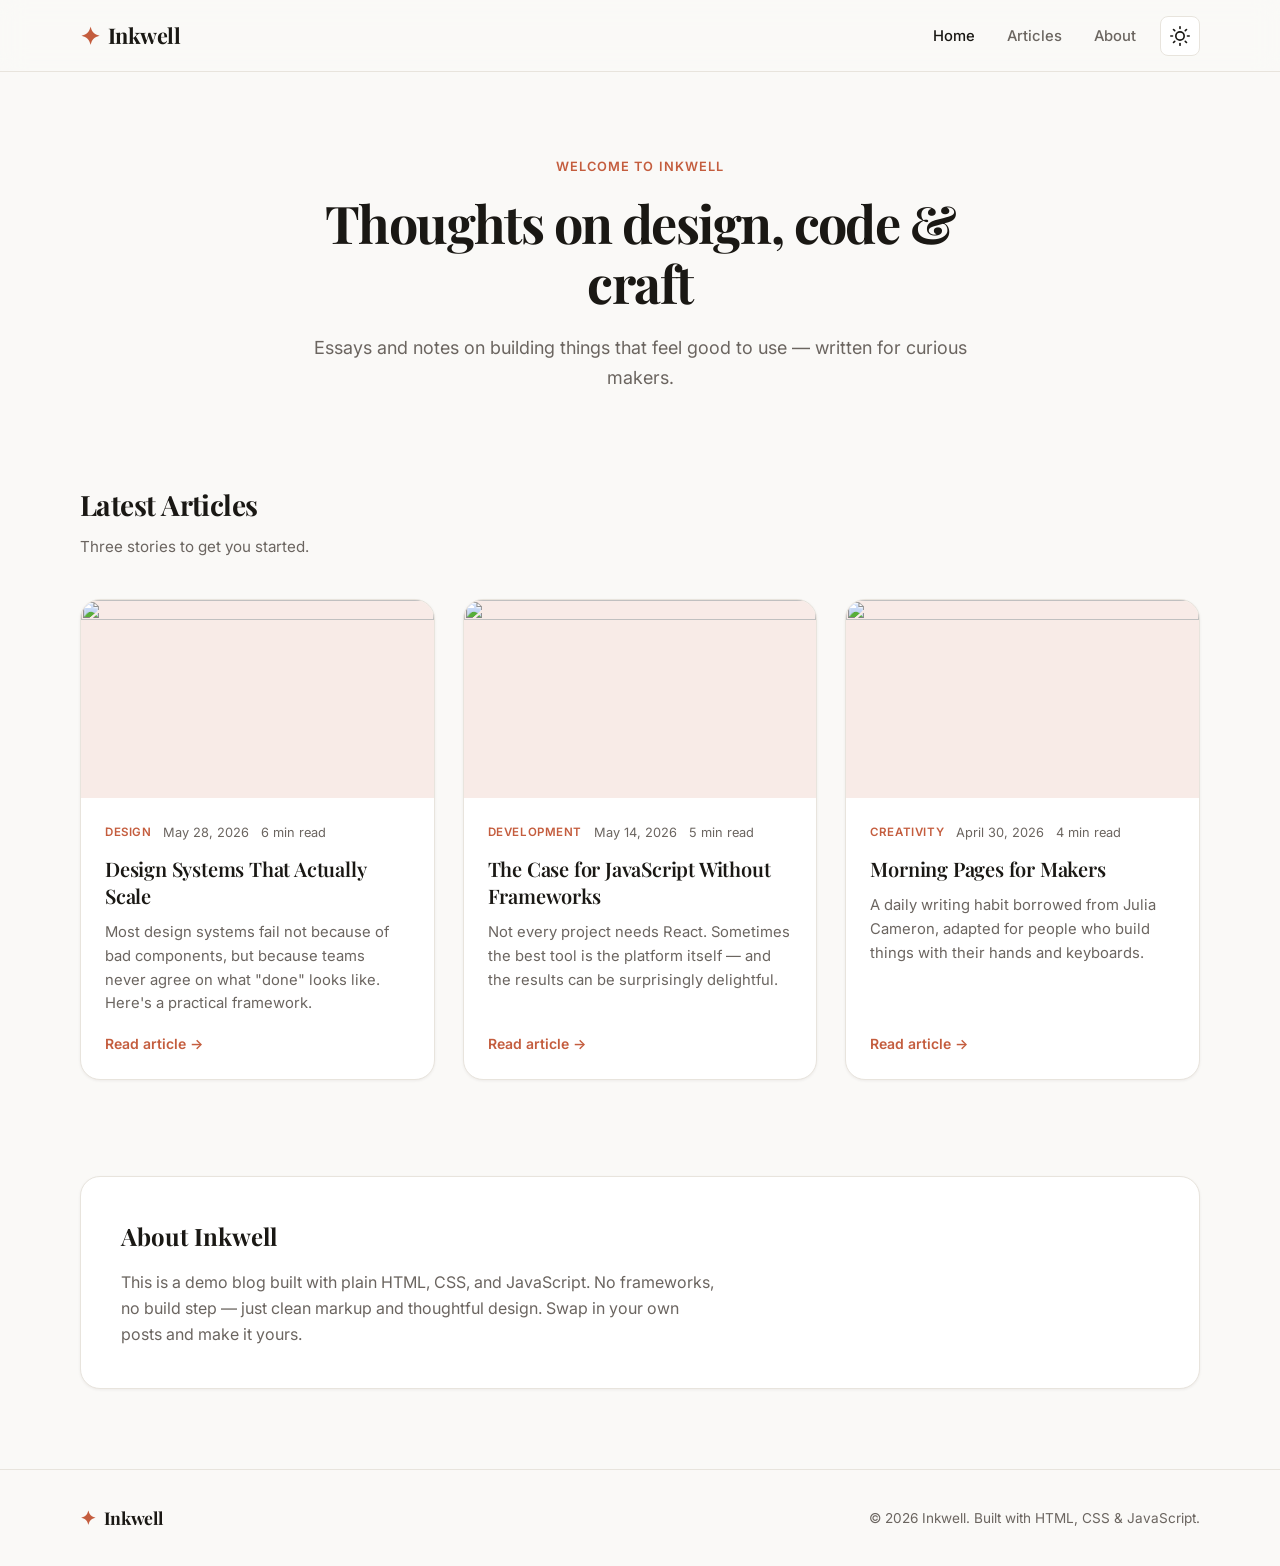
==== index.html @ 3f35201a "Add files via upload" ====
<!DOCTYPE html>
<html lang="en" data-theme="light">
<head>
  <meta charset="UTF-8">
  <meta name="viewport" content="width=device-width, initial-scale=1.0">
  <meta name="description" content="Inkwell — a modern blog about design, development, and ideas.">
  <title>Inkwell — Blog</title>
  <link rel="preconnect" href="https://fonts.googleapis.com">
  <link rel="preconnect" href="https://fonts.gstatic.com" crossorigin>
  <link href="https://fonts.googleapis.com/css2?family=Inter:wght@400;500;600;700&family=Playfair+Display:wght@600;700&display=swap" rel="stylesheet">
  <link rel="stylesheet" href="style.css">
</head>
<body>
  <header class="site-header">
    <nav class="nav container">
      <a href="index.html" class="logo">
        <span class="logo-icon" aria-hidden="true">✦</span>
        Inkwell
      </a>

      <button class="nav-toggle" aria-label="Toggle menu" aria-expanded="false">
        <span></span>
        <span></span>
        <span></span>
      </button>

      <ul class="nav-links">
        <li><a href="index.html" class="active">Home</a></li>
        <li><a href="#posts">Articles</a></li>
        <li><a href="#about">About</a></li>
      </ul>

      <button class="theme-toggle" aria-label="Toggle dark mode">
        <svg class="icon-sun" xmlns="http://www.w3.org/2000/svg" width="20" height="20" viewBox="0 0 24 24" fill="none" stroke="currentColor" stroke-width="2" stroke-linecap="round" stroke-linejoin="round"><circle cx="12" cy="12" r="5"/><line x1="12" y1="1" x2="12" y2="3"/><line x1="12" y1="21" x2="12" y2="23"/><line x1="4.22" y1="4.22" x2="5.64" y2="5.64"/><line x1="18.36" y1="18.36" x2="19.78" y2="19.78"/><line x1="1" y1="12" x2="3" y2="12"/><line x1="21" y1="12" x2="23" y2="12"/><line x1="4.22" y1="19.78" x2="5.64" y2="18.36"/><line x1="18.36" y1="5.64" x2="19.78" y2="4.22"/></svg>
        <svg class="icon-moon" xmlns="http://www.w3.org/2000/svg" width="20" height="20" viewBox="0 0 24 24" fill="none" stroke="currentColor" stroke-width="2" stroke-linecap="round" stroke-linejoin="round"><path d="M21 12.79A9 9 0 1 1 11.21 3 7 7 0 0 0 21 12.79z"/></svg>
      </button>
    </nav>
  </header>

  <main>
    <section class="hero container">
      <p class="hero-label">Welcome to Inkwell</p>
      <h1>Thoughts on design, code &amp; craft</h1>
      <p class="hero-subtitle">Essays and notes on building things that feel good to use — written for curious makers.</p>
    </section>

    <section id="posts" class="posts-section container">
      <div class="section-header">
        <h2>Latest Articles</h2>
        <p>Three stories to get you started.</p>
      </div>
      <div id="post-grid" class="post-grid"></div>
    </section>

    <section id="about" class="about-section container">
      <div class="about-card">
        <h2>About Inkwell</h2>
        <p>This is a demo blog built with plain HTML, CSS, and JavaScript. No frameworks, no build step — just clean markup and thoughtful design. Swap in your own posts and make it yours.</p>
      </div>
    </section>
  </main>

  <footer class="site-footer">
    <div class="container footer-inner">
      <a href="index.html" class="logo logo-sm">
        <span class="logo-icon" aria-hidden="true">✦</span>
        Inkwell
      </a>
      <p>&copy; 2026 Inkwell. Built with HTML, CSS &amp; JavaScript.</p>
    </div>
  </footer>

  <script src="script.js"></script>
</body>
</html>
---- style.css ----
/* ── Design tokens ── */
:root {
  --font-sans: "Inter", system-ui, -apple-system, sans-serif;
  --font-serif: "Playfair Display", Georgia, serif;

  --color-bg: #faf9f7;
  --color-surface: #ffffff;
  --color-surface-hover: #f5f3ef;
  --color-border: #e8e4dd;
  --color-text: #1a1814;
  --color-text-muted: #6b6560;
  --color-accent: #c45d3e;
  --color-accent-soft: rgba(196, 93, 62, 0.12);
  --color-header-bg: rgba(250, 249, 247, 0.85);

  --shadow-sm: 0 1px 3px rgba(26, 24, 20, 0.06);
  --shadow-md: 0 4px 20px rgba(26, 24, 20, 0.08);
  --shadow-lg: 0 12px 40px rgba(26, 24, 20, 0.1);

  --radius-sm: 8px;
  --radius-md: 14px;
  --radius-lg: 20px;

  --container: 1120px;
  --header-height: 72px;
  --transition: 0.25s ease;
}

[data-theme="dark"] {
  --color-bg: #121110;
  --color-surface: #1c1a18;
  --color-surface-hover: #252220;
  --color-border: #2e2b28;
  --color-text: #f0ece6;
  --color-text-muted: #9a9490;
  --color-accent: #e07a5f;
  --color-accent-soft: rgba(224, 122, 95, 0.15);
  --color-header-bg: rgba(18, 17, 16, 0.9);

  --shadow-sm: 0 1px 3px rgba(0, 0, 0, 0.3);
  --shadow-md: 0 4px 20px rgba(0, 0, 0, 0.35);
  --shadow-lg: 0 12px 40px rgba(0, 0, 0, 0.45);
}

/* ── Reset & base ── */
*,
*::before,
*::after {
  box-sizing: border-box;
  margin: 0;
  padding: 0;
}

html {
  scroll-behavior: smooth;
}

body {
  font-family: var(--font-sans);
  font-size: 1rem;
  line-height: 1.65;
  color: var(--color-text);
  background: var(--color-bg);
  transition: background var(--transition), color var(--transition);
  min-height: 100vh;
  display: flex;
  flex-direction: column;
}

img {
  max-width: 100%;
  display: block;
}

a {
  color: inherit;
  text-decoration: none;
}

ul {
  list-style: none;
}

.container {
  width: min(var(--container), 100% - 2rem);
  margin-inline: auto;
}

/* ── Header & nav ── */
.site-header {
  position: sticky;
  top: 0;
  z-index: 100;
  height: var(--header-height);
  background: var(--color-header-bg);
  backdrop-filter: blur(12px);
  -webkit-backdrop-filter: blur(12px);
  border-bottom: 1px solid var(--color-border);
  transition: background var(--transition), border-color var(--transition);
}

.nav {
  display: flex;
  align-items: center;
  gap: 1.5rem;
  height: 100%;
}

.logo {
  display: flex;
  align-items: center;
  gap: 0.5rem;
  font-family: var(--font-serif);
  font-size: 1.35rem;
  font-weight: 700;
  letter-spacing: -0.02em;
  flex-shrink: 0;
}

.logo-sm {
  font-size: 1.1rem;
}

.logo-icon {
  color: var(--color-accent);
  font-size: 1.1em;
}

.nav-links {
  display: flex;
  align-items: center;
  gap: 2rem;
  margin-left: auto;
}

.nav-links a {
  font-size: 0.925rem;
  font-weight: 500;
  color: var(--color-text-muted);
  transition: color var(--transition);
}

.nav-links a:hover,
.nav-links a.active {
  color: var(--color-text);
}

.theme-toggle {
  display: flex;
  align-items: center;
  justify-content: center;
  width: 40px;
  height: 40px;
  border: 1px solid var(--color-border);
  border-radius: var(--radius-sm);
  background: var(--color-surface);
  color: var(--color-text);
  cursor: pointer;
  flex-shrink: 0;
  transition: background var(--transition), border-color var(--transition);
}

.theme-toggle:hover {
  background: var(--color-surface-hover);
}

.icon-sun,
.icon-moon {
  position: absolute;
  transition: opacity var(--transition), transform var(--transition);
}

[data-theme="light"] .icon-sun { opacity: 1; transform: rotate(0); }
[data-theme="light"] .icon-moon { opacity: 0; transform: rotate(-90deg); }
[data-theme="dark"] .icon-sun { opacity: 0; transform: rotate(90deg); }
[data-theme="dark"] .icon-moon { opacity: 1; transform: rotate(0); }

.nav-toggle {
  display: none;
  flex-direction: column;
  justify-content: center;
  gap: 5px;
  width: 40px;
  height: 40px;
  border: none;
  background: transparent;
  cursor: pointer;
  margin-left: auto;
  padding: 8px;
}

.nav-toggle span {
  display: block;
  height: 2px;
  background: var(--color-text);
  border-radius: 2px;
  transition: transform var(--transition), opacity var(--transition);
}

.nav-toggle[aria-expanded="true"] span:nth-child(1) {
  transform: translateY(7px) rotate(45deg);
}
.nav-toggle[aria-expanded="true"] span:nth-child(2) {
  opacity: 0;
}
.nav-toggle[aria-expanded="true"] span:nth-child(3) {
  transform: translateY(-7px) rotate(-45deg);
}

/* ── Hero ── */
.hero {
  padding: 5rem 0 3.5rem;
  text-align: center;
  max-width: 720px;
}

.hero-label {
  display: inline-block;
  font-size: 0.8rem;
  font-weight: 600;
  letter-spacing: 0.08em;
  text-transform: uppercase;
  color: var(--color-accent);
  margin-bottom: 1rem;
}

.hero h1 {
  font-family: var(--font-serif);
  font-size: clamp(2.25rem, 5vw, 3.25rem);
  font-weight: 700;
  line-height: 1.15;
  letter-spacing: -0.03em;
  margin-bottom: 1.25rem;
}

.hero-subtitle {
  font-size: 1.125rem;
  color: var(--color-text-muted);
  line-height: 1.7;
}

/* ── Posts section ── */
.posts-section {
  padding: 2rem 0 4rem;
}

.section-header {
  margin-bottom: 2.5rem;
}

.section-header h2 {
  font-family: var(--font-serif);
  font-size: 1.75rem;
  font-weight: 700;
  letter-spacing: -0.02em;
  margin-bottom: 0.35rem;
}

.section-header p {
  color: var(--color-text-muted);
  font-size: 0.95rem;
}

.post-grid {
  display: grid;
  grid-template-columns: repeat(auto-fill, minmax(300px, 1fr));
  gap: 1.75rem;
}

/* ── Post card ── */
.post-card {
  display: flex;
  flex-direction: column;
  background: var(--color-surface);
  border: 1px solid var(--color-border);
  border-radius: var(--radius-lg);
  overflow: hidden;
  box-shadow: var(--shadow-sm);
  transition: transform var(--transition), box-shadow var(--transition), border-color var(--transition);
}

.post-card:hover {
  transform: translateY(-4px);
  box-shadow: var(--shadow-lg);
  border-color: transparent;
}

.post-card-image {
  aspect-ratio: 16 / 9;
  object-fit: cover;
  width: 100%;
  background: var(--color-accent-soft);
}

.post-card-body {
  padding: 1.5rem;
  display: flex;
  flex-direction: column;
  flex: 1;
  gap: 0.75rem;
}

.post-card-meta {
  display: flex;
  align-items: center;
  gap: 0.75rem;
  font-size: 0.8rem;
  color: var(--color-text-muted);
}

.post-card-tag {
  font-weight: 600;
  color: var(--color-accent);
  text-transform: uppercase;
  letter-spacing: 0.05em;
  font-size: 0.72rem;
}

.post-card h3 {
  font-family: var(--font-serif);
  font-size: 1.25rem;
  font-weight: 600;
  line-height: 1.35;
  letter-spacing: -0.01em;
}

.post-card-excerpt {
  font-size: 0.925rem;
  color: var(--color-text-muted);
  line-height: 1.6;
  flex: 1;
}

.post-card-link {
  display: inline-flex;
  align-items: center;
  gap: 0.35rem;
  font-size: 0.875rem;
  font-weight: 600;
  color: var(--color-accent);
  margin-top: 0.25rem;
  transition: gap var(--transition);
}

.post-card:hover .post-card-link {
  gap: 0.6rem;
}

/* ── About ── */
.about-section {
  padding: 2rem 0 5rem;
}

.about-card {
  background: var(--color-surface);
  border: 1px solid var(--color-border);
  border-radius: var(--radius-lg);
  padding: 2.5rem;
  box-shadow: var(--shadow-sm);
}

.about-card h2 {
  font-family: var(--font-serif);
  font-size: 1.5rem;
  margin-bottom: 0.75rem;
}

.about-card p {
  color: var(--color-text-muted);
  max-width: 60ch;
}

/* ── Single post ── */
.post-article {
  padding: 3rem 0 5rem;
  max-width: 720px;
}

.post-header {
  margin-bottom: 2.5rem;
  padding-bottom: 2rem;
  border-bottom: 1px solid var(--color-border);
}

.back-link {
  display: inline-flex;
  align-items: center;
  gap: 0.35rem;
  font-size: 0.875rem;
  font-weight: 500;
  color: var(--color-text-muted);
  margin-bottom: 2rem;
  transition: color var(--transition);
}

.back-link:hover {
  color: var(--color-accent);
}

.post-header .post-card-meta {
  margin-bottom: 1rem;
}

.post-header h1 {
  font-family: var(--font-serif);
  font-size: clamp(2rem, 4.5vw, 2.75rem);
  font-weight: 700;
  line-height: 1.2;
  letter-spacing: -0.03em;
  margin-bottom: 1rem;
}

.post-lead {
  font-size: 1.2rem;
  color: var(--color-text-muted);
  line-height: 1.7;
}

.post-cover {
  width: 100%;
  aspect-ratio: 16 / 7;
  object-fit: cover;
  border-radius: var(--radius-lg);
  margin-bottom: 2.5rem;
  background: var(--color-accent-soft);
}

.post-body h2 {
  font-family: var(--font-serif);
  font-size: 1.5rem;
  font-weight: 600;
  margin: 2.25rem 0 0.85rem;
  letter-spacing: -0.02em;
}

.post-body p {
  margin-bottom: 1.25rem;
  color: var(--color-text);
}

.post-body p:last-child {
  margin-bottom: 0;
}

.post-not-found {
  text-align: center;
  padding: 4rem 0;
}

.post-not-found h1 {
  font-family: var(--font-serif);
  font-size: 2rem;
  margin-bottom: 0.75rem;
}

.post-not-found p {
  color: var(--color-text-muted);
  margin-bottom: 1.5rem;
}

.btn {
  display: inline-flex;
  align-items: center;
  gap: 0.35rem;
  padding: 0.65rem 1.25rem;
  font-size: 0.875rem;
  font-weight: 600;
  border-radius: var(--radius-sm);
  background: var(--color-accent);
  color: #fff;
  transition: opacity var(--transition);
}

.btn:hover {
  opacity: 0.88;
}

/* ── Footer ── */
.site-footer {
  margin-top: auto;
  border-top: 1px solid var(--color-border);
  padding: 2rem 0;
}

.footer-inner {
  display: flex;
  flex-wrap: wrap;
  align-items: center;
  justify-content: space-between;
  gap: 1rem;
}

.footer-inner p {
  font-size: 0.85rem;
  color: var(--color-text-muted);
}

/* ── Responsive ── */
@media (max-width: 768px) {
  .nav-toggle {
    display: flex;
  }

  .nav-links {
    position: fixed;
    top: var(--header-height);
    left: 0;
    right: 0;
    flex-direction: column;
    align-items: stretch;
    gap: 0;
    margin: 0;
    padding: 1rem;
    background: var(--color-surface);
    border-bottom: 1px solid var(--color-border);
    box-shadow: var(--shadow-md);
    transform: translateY(-110%);
    opacity: 0;
    pointer-events: none;
    transition: transform var(--transition), opacity var(--transition);
  }

  .nav-links.open {
    transform: translateY(0);
    opacity: 1;
    pointer-events: auto;
  }

  .nav-links li a {
    display: block;
    padding: 0.85rem 1rem;
    border-radius: var(--radius-sm);
  }

  .nav-links li a:hover {
    background: var(--color-surface-hover);
  }

  .theme-toggle {
    order: 1;
  }

  .nav-toggle {
    order: 2;
  }

  .hero {
    padding: 3.5rem 0 2.5rem;
  }

  .post-grid {
    grid-template-columns: 1fr;
  }

  .about-card {
    padding: 1.75rem;
  }
}

@media (max-width: 480px) {
  .footer-inner {
    flex-direction: column;
    text-align: center;
  }
}
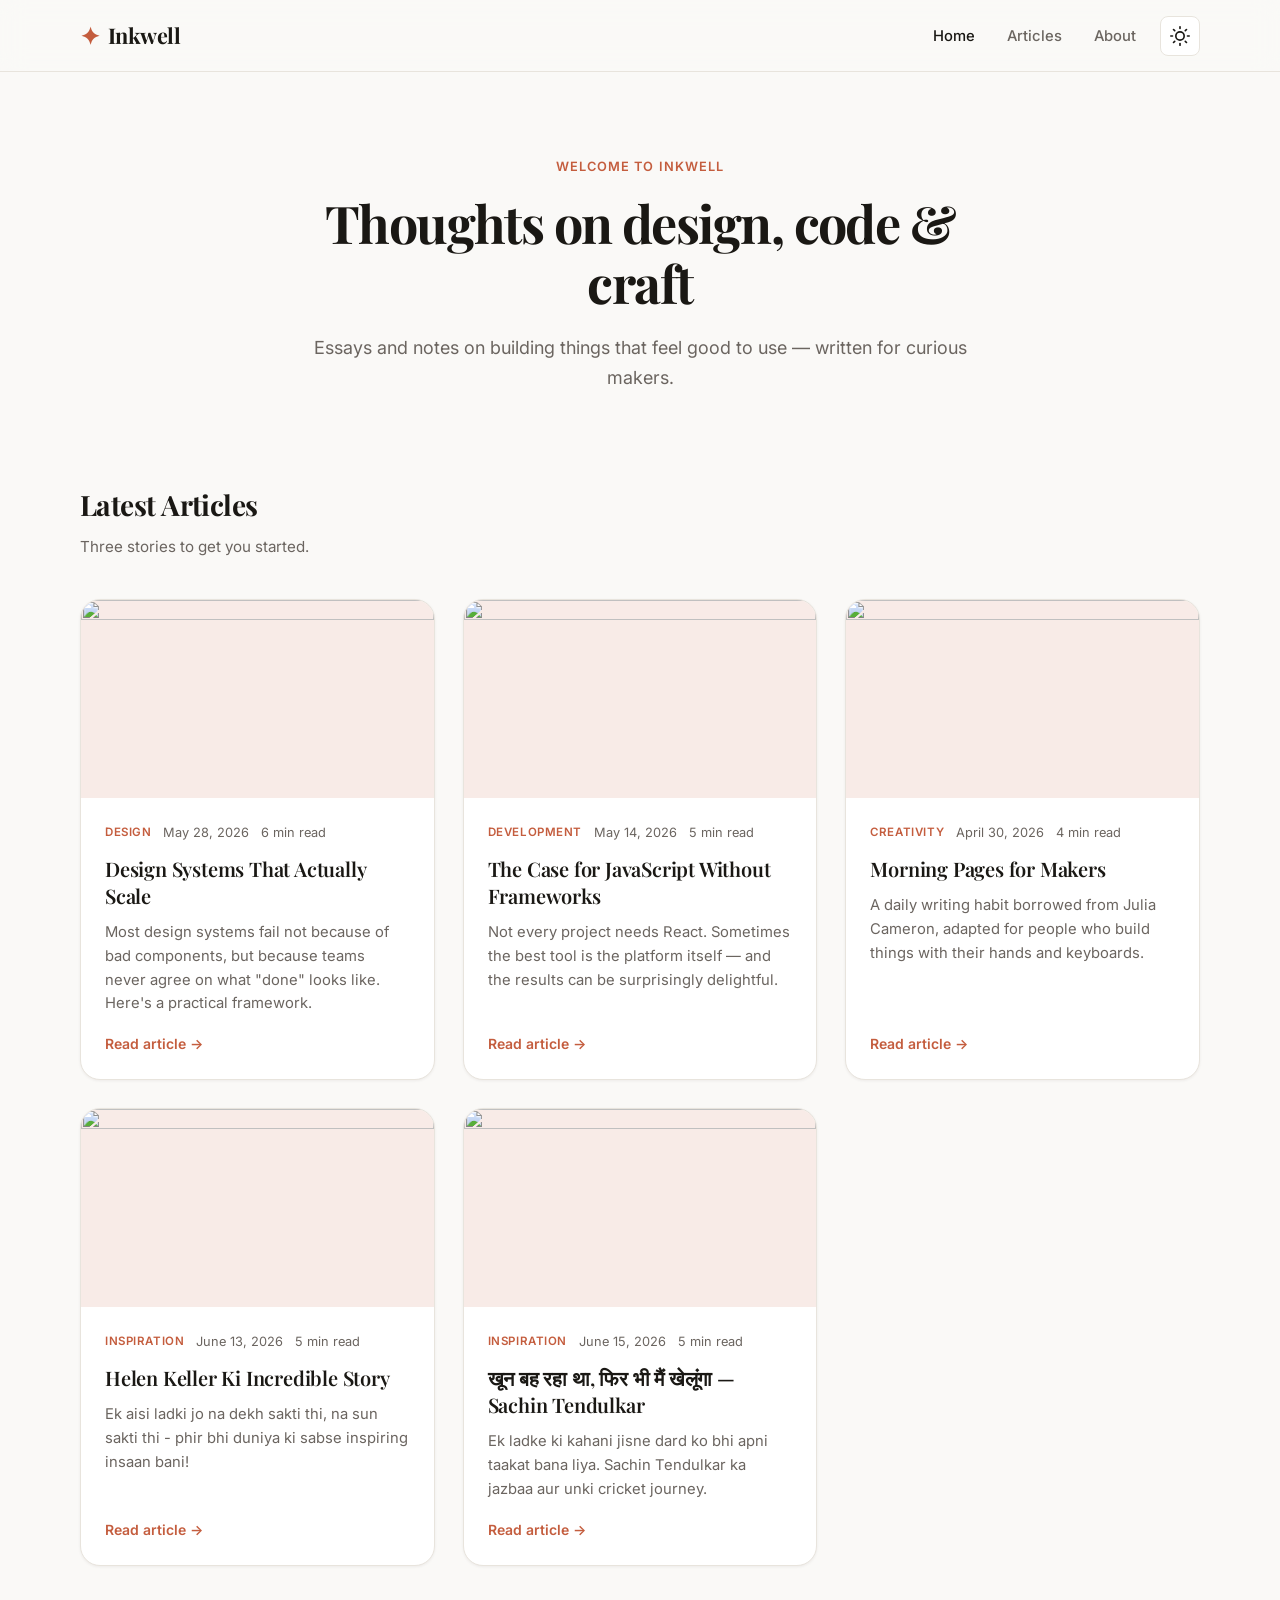
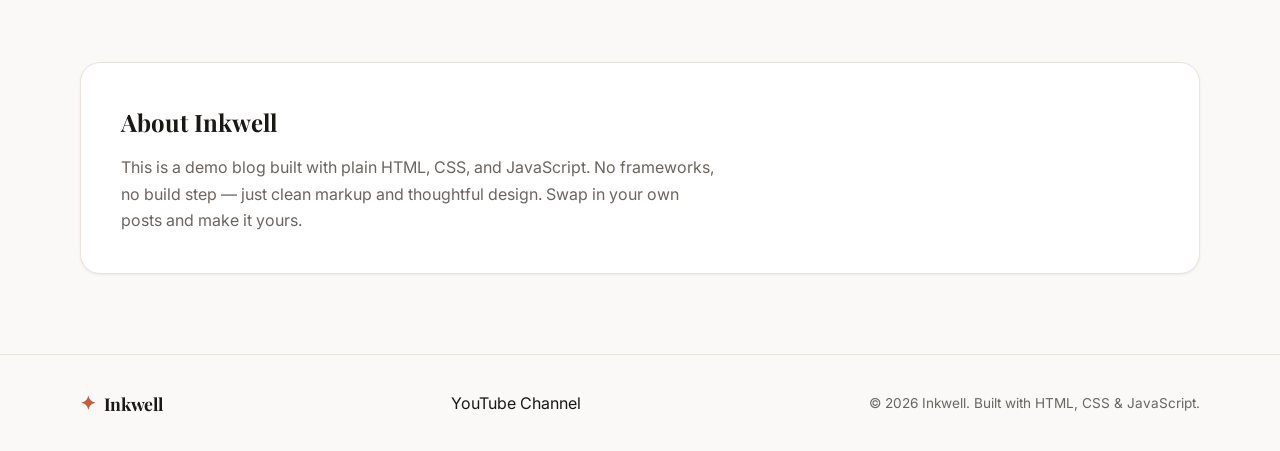
==== commit 72c9e56d: "Update index.html" ====
--- a/index.html
+++ b/index.html
@@ -66,6 +66,9 @@
         <span class="logo-icon" aria-hidden="true">✦</span>
         Inkwell
       </a>
+      <a href="https://www.youtube.com/@mdshakilansari8101" target="_blank">
+  YouTube Channel
+</a>
       <p>&copy; 2026 Inkwell. Built with HTML, CSS &amp; JavaScript.</p>
     </div>
   </footer>
--- a/style.css
+++ b/style.css
@@ -419,7 +419,8 @@
 .post-cover {
   width: 100%;
   aspect-ratio: 16 / 7;
-  object-fit: cover;
+  object-fit: contain;
+  object-position: top center;
   border-radius: var(--radius-lg);
   margin-bottom: 2.5rem;
   background: var(--color-accent-soft);
